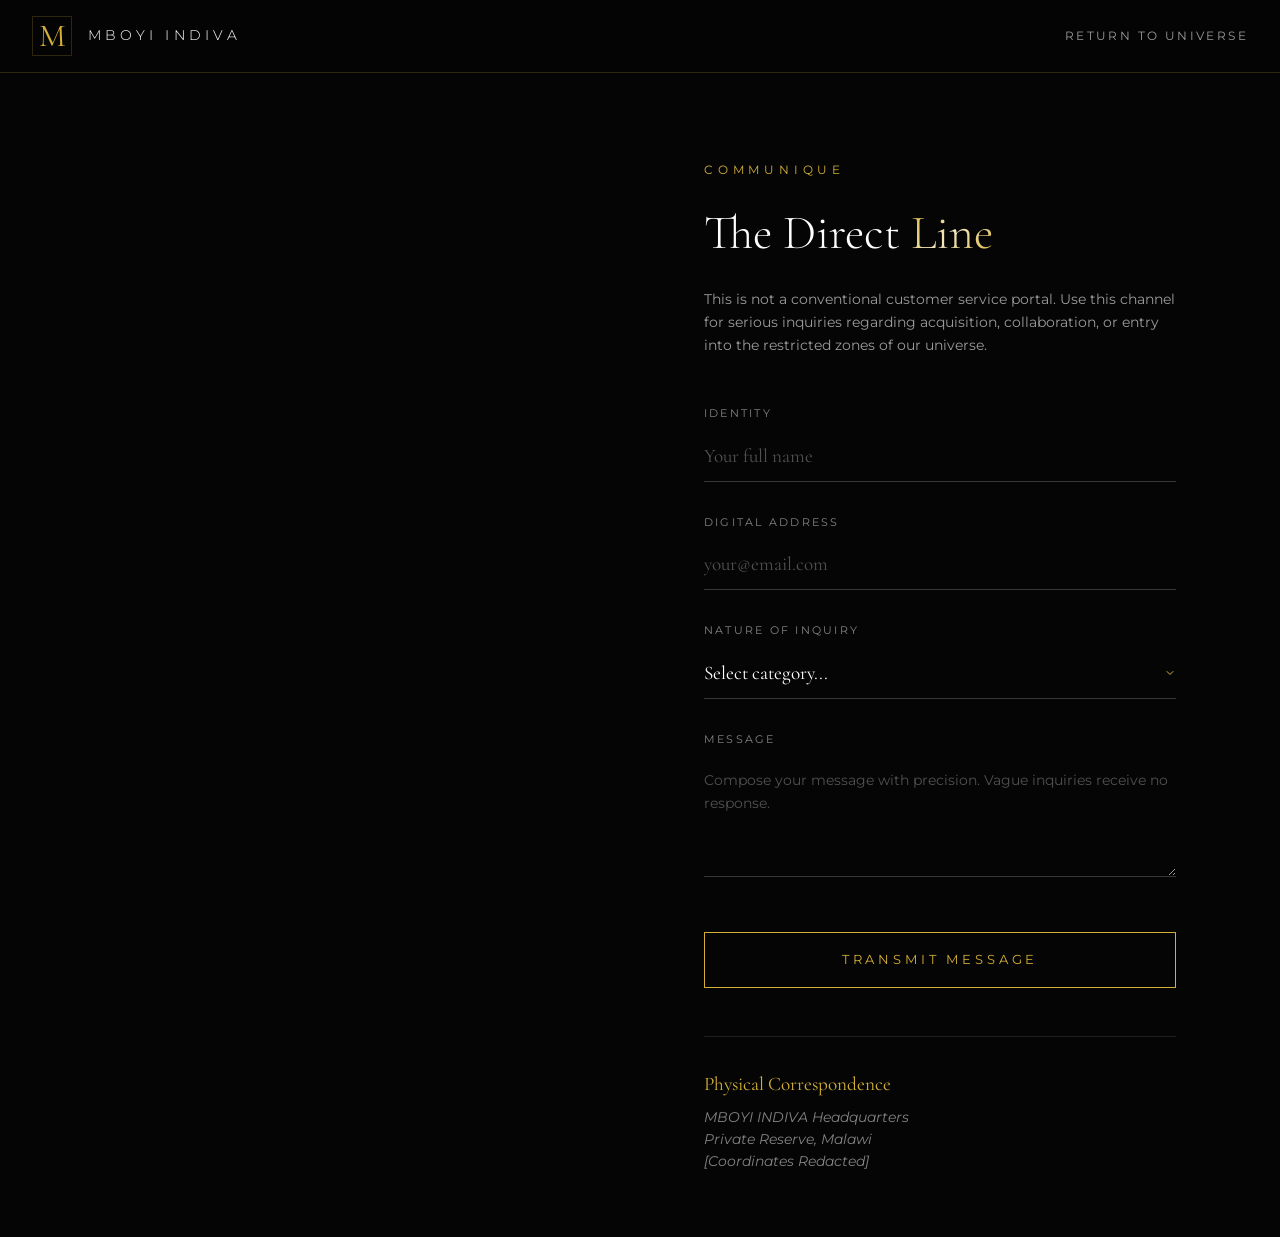
==== contact.html @ 22ade257 "Add files via upload" ====
<!DOCTYPE html>
<html lang="en">
<head>
    <meta charset="UTF-8">
    <meta name="viewport" content="width=device-width, initial-scale=1.0">
    <title>Direct Line | MBOYI INDIVA</title>
    <link rel="preconnect" href="https://fonts.googleapis.com">
    <link rel="preconnect" href="https://fonts.gstatic.com" crossorigin>
    <link href="https://fonts.googleapis.com/css2?family=Cormorant+Garamond:ital,wght@0,300;0,400;0,600;1,400&family=Montserrat:wght@200;300;400;500&display=swap" rel="stylesheet">
    <link rel="stylesheet" href="style.css">
    <style>
        .contact-container {
            min-height: 100vh;
            padding-top: 6rem;
            display: grid;
            grid-template-columns: 1fr 1fr;
        }
        
        .contact-visual {
            position: relative;
            background-image: url('https://images.unsplash.com/photo-1497366216548-37526070297c?w=1000&q=80&sat=-100');
            background-size: cover;
            background-position: center;
            min-height: 600px;
        }
        
        .contact-visual::after {
            content: '';
            position: absolute;
            inset: 0;
            background: linear-gradient(to right, transparent, #050505);
        }
        
        .contact-form-container {
            padding: 4rem;
            display: flex;
            flex-direction: column;
            justify-content: center;
            max-width: 600px;
        }
        
        .form-header {
            margin-bottom: 3rem;
        }
        
        .form-header h1 {
            font-family: 'Cormorant Garamond', serif;
            font-size: 3rem;
            font-weight: 300;
            margin-bottom: 1rem;
        }
        
        .form-header p {
            color: rgba(255, 255, 255, 0.6);
            font-size: 0.9rem;
            line-height: 1.6;
        }
        
        .form-group {
            margin-bottom: 2rem;
            position: relative;
        }
        
        .form-group label {
            display: block;
            font-size: 0.7rem;
            letter-spacing: 0.2em;
            text-transform: uppercase;
            color: rgba(255, 255, 255, 0.5);
            margin-bottom: 0.5rem;
            font-family: 'Montserrat', sans-serif;
        }
        
        .form-control {
            width: 100%;
            background: transparent;
            border: none;
            border-bottom: 1px solid rgba(255, 255, 255, 0.2);
            padding: 0.8rem 0;
            color: #fff;
            font-family: 'Cormorant Garamond', serif;
            font-size: 1.2rem;
            transition: border-color 0.3s ease;
            outline: none;
        }
        
        .form-control:focus {
            border-bottom-color: #D4AF37;
        }
        
        .form-control::placeholder {
            color: rgba(255, 255, 255, 0.3);
        }
        
        select.form-control {
            cursor: pointer;
            appearance: none;
            background-image: url("data:image/svg+xml,%3Csvg xmlns='http://www.w3.org/2000/svg' width='12' height='12' viewBox='0 0 24 24' fill='none' stroke='%23D4AF37' stroke-width='2' stroke-linecap='round' stroke-linejoin='round'%3E%3Cpath d='M6 9l6 6 6-6'/%3E%3C/svg%3E");
            background-repeat: no-repeat;
            background-position: right center;
            padding-right: 20px;
        }
        
        textarea.form-control {
            resize: vertical;
            min-height: 120px;
            font-family: 'Montserrat', sans-serif;
            font-size: 0.9rem;
            line-height: 1.6;
        }
        
        .submit-btn {
            width: 100%;
            padding: 1.2rem;
            background: transparent;
            border: 1px solid #D4AF37;
            color: #D4AF37;
            font-family: 'Montserrat', sans-serif;
            font-size: 0.8rem;
            letter-spacing: 0.3em;
            text-transform: uppercase;
            cursor: pointer;
            transition: all 0.4s ease;
            margin-top: 1rem;
            position: relative;
            overflow: hidden;
        }
        
        .submit-btn::before {
            content: '';
            position: absolute;
            top: 0;
            left: -100%;
            width: 100%;
            height: 100%;
            background: rgba(212, 175, 55, 0.1);
            transition: left 0.4s ease;
        }
        
        .submit-btn:hover::before {
            left: 0;
        }
        
        .submit-btn:hover {
            box-shadow: 0 0 20px rgba(212, 175, 55, 0.2);
        }
        
        .alt-contact {
            margin-top: 3rem;
            padding-top: 2rem;
            border-top: 1px solid rgba(255, 255, 255, 0.1);
        }
        
        .alt-contact h3 {
            font-family: 'Cormorant Garamond', serif;
            font-size: 1.2rem;
            color: #D4AF37;
            margin-bottom: 0.5rem;
            font-weight: 400;
        }
        
        .alt-contact p {
            color: rgba(255, 255, 255, 0.5);
            font-size: 0.85rem;
            font-style: italic;
        }
        
        @media (max-width: 968px) {
            .contact-container {
                grid-template-columns: 1fr;
            }
            .contact-visual {
                min-height: 300px;
            }
            .contact-form-container {
                padding: 2rem;
            }
        }
        
        .form-success {
            display: none;
            text-align: center;
            padding: 3rem 0;
        }
        
        .form-success.active {
            display: block;
        }
        
        .success-icon {
            font-size: 3rem;
            color: #D4AF37;
            margin-bottom: 1rem;
        }
    </style>
</head>
<body>

    <nav class="main-nav scrolled">
        <div class="nav-container">
            <a href="indiva.html" class="logo">
                <span class="logo-icon">M</span>
                <span class="logo-text">MBOYI INDIVA</span>
            </a>
            <div class="nav-links">
                <a href="indiva.html" class="nav-link">Return to Universe</a>
            </div>
        </div>
    </nav>

    <div class="contact-container">
        <div class="contact-visual"></div>
        
        <div class="contact-form-container">
            <div class="form-header">
                <span class="section-label">Communique</span>
                <h1>The Direct <span class="indiva-gold">Line</span></h1>
                <p>This is not a conventional customer service portal. Use this channel for serious inquiries regarding acquisition, collaboration, or entry into the restricted zones of our universe.</p>
            </div>

            <form id="contactForm" class="contact-form">
                <div class="form-group">
                    <label>Identity</label>
                    <input type="text" class="form-control" placeholder="Your full name" required>
                </div>

                <div class="form-group">
                    <label>Digital Address</label>
                    <input type="email" class="form-control" placeholder="your@email.com" required>
                </div>

                <div class="form-group">
                    <label>Nature of Inquiry</label>
                    <select class="form-control" required>
                        <option value="" disabled selected>Select category...</option>
                        <option value="acquisition">Product Acquisition</option>
                        <option value="concierge">Private Concierge Services</option>
                        <option value="collab">Strategic Collaboration</option>
                        <option value="mystery">Mystery Access Issues</option>
                        <option value="other">Other (Specify Below)</option>
                    </select>
                </div>

                <div class="form-group">
                    <label>Message</label>
                    <textarea class="form-control" placeholder="Compose your message with precision. Vague inquiries receive no response." required></textarea>
                </div>

                <button type="submit" class="submit-btn">Transmit Message</button>
            </form>

            <div class="form-success" id="formSuccess">
                <div class="success-icon">◈</div>
                <h2 style="font-family: 'Cormorant Garamond', serif; font-size: 2rem; margin-bottom: 1rem;">Transmission Received</h2>
                <p style="color: rgba(255,255,255,0.6);">Your communique has entered our system. We will observe it, consider it, and respond if merited. Time is relative in our universe.</p>
                <a href="indiva.html" style="display: inline-block; margin-top: 2rem; color: #D4AF37; text-decoration: none; font-size: 0.8rem; letter-spacing: 0.2em; text-transform: uppercase;">Return to Construct</a>
            </div>

            <div class="alt-contact">
                <h3>Physical Correspondence</h3>
                <p>MBOYI INDIVA Headquarters<br>
                Private Reserve, Malawi<br>
                [Coordinates Redacted]</p>
            </div>
        </div>
    </div>

    <script>
        document.getElementById('contactForm').addEventListener('submit', function(e) {
            e.preventDefault();
            
            // Simulate transmission delay for effect
            const btn = this.querySelector('.submit-btn');
            btn.textContent = 'Encrypting...';
            btn.style.opacity = '0.7';
            
            setTimeout(() => {
                this.style.display = 'none';
                document.getElementById('formSuccess').classList.add('active');
            }, 2000);
        });
    </script>

</body>
</html>
---- style.css ----
/* 
MBOYI INDIVA - Luxury Noir Stylesheet
Brand Philosophy: Controlled Power, Mystery, Duality
*/

:root {
    /* Core Brand Colors */
    --color-obsidian: #050505;
    --color-void: #0a0a0a;
    --color-surface: #111111;
    --color-surface-light: #1a1a1a;
    --color-charcoal: #2a2a2a;
    --gold: #D4AF37;

    /* Gold Palette - Metallic gradients */
    --color-gold-dark: #8B6914;
    --color-gold-base: #D4AF37;
    --color-gold-light: #F4E8C1;
    --color-gold-bright: #FFD700;

    /* Text Colors */
    --color-text: #ffffff;
    --color-text-muted: rgba(255, 255, 255, 0.6);
    --color-text-dim: rgba(255, 255, 255, 0.3);

    /* Effects */
    --border-subtle: rgba(212, 175, 55, 0.2);
    --glass-bg: rgba(17, 17, 17, 0.7);
    --shadow-gold: 0 0 30px rgba(212, 175, 55, 0.15);
    --shadow-elevated: 0 20px 40px -15px rgba(0, 0, 0, 0.8);

    /* Typography */
    --font-serif: 'Cormorant Garamond', serif;
    --font-sans: 'Montserrat', sans-serif;

    /* Spacing */
    --spacing-xs: 0.5rem;
    --spacing-sm: 1rem;
    --spacing-md: 2rem;
    --spacing-lg: 4rem;
    --spacing-xl: 6rem;
}

* {
    margin: 0;
    padding: 0;
    box-sizing: border-box;
}

html {
    scroll-behavior: smooth;
    background-color: var(--color-obsidian);
}

body {
    font-family: var(--font-sans);
    background-color: var(--color-obsidian);
    color: var(--color-text);
    line-height: 1.6;
    overflow-x: hidden;
    -webkit-font-smoothing: antialiased;
}

/* Typography Utilities */
.indiva-gold {
    background: linear-gradient(135deg, var(--color-gold-base) 0%, var(--color-gold-light) 50%, var(--color-gold-base) 100%);
    -webkit-background-clip: text;
    -webkit-text-fill-color: transparent;
    background-clip: text;
    position: relative;
}

/* Initial Curtain Overlay */
.curtain-overlay {
    position: fixed;
    top: 0;
    left: 0;
    width: 100%;
    height: 100%;
    background: var(--color-obsidian);
    z-index: 9999;
    display: flex;
    align-items: center;
    justify-content: center;
    transition: transform 1.2s cubic-bezier(0.77, 0, 0.175, 1);
}

.curtain-overlay.revealed {
    transform: translateY(-100%);
}

.curtain-content {
    text-align: center;
    animation: fadeIn 1s ease;
}

.logo-mark {
    font-family: var(--font-serif);
    font-size: 8rem;
    font-weight: 300;
    line-height: 1;
    background: linear-gradient(to bottom, var(--color-gold-light), var(--color-gold-dark));
    background-clip: text;
    -webkit-text-fill-color: transparent;
    margin-bottom: var(--spacing-sm);
}

.curtain-text {
    font-family: var(--font-serif);
    font-size: 0.9rem;
    letter-spacing: 0.5em;
    text-transform: uppercase;
    color: var(--color-text-muted);
    animation: pulse 2s infinite;
}

@keyframes pulse {

    0%,
    100% {
        opacity: 0.4;
    }

    50% {
        opacity: 1;
    }
}

/* Navigation */
.main-nav {
    position: fixed;
    top: 0;
    left: 0;
    width: 100%;
    z-index: 1000;
    padding: 1.5rem 0;
    transition: all 0.4s ease;
    border-bottom: 1px solid transparent;
}

.main-nav.scrolled {
    background: rgba(5, 5, 5, 0.95);
    -webkit-backdrop-filter: blur(20px);
    backdrop-filter: blur(20px);
    border-bottom: 1px solid var(--border-subtle);
    padding: 1rem 0;
}

.nav-container {
    max-width: 1400px;
    margin: 0 auto;
    padding: 0 var(--spacing-md);
    display: flex;
    justify-content: space-between;
    align-items: center;
}

.logo {
    display: flex;
    align-items: center;
    gap: var(--spacing-sm);
    text-decoration: none;
    color: var(--color-text);
}

.logo-icon {
    font-family: var(--font-serif);
    font-size: 2rem;
    font-weight: 400;
    width: 40px;
    height: 40px;
    display: flex;
    align-items: center;
    justify-content: center;
    border: 1px solid var(--border-subtle);
    color: var(--color-gold-base);
}

.logo-text {
    font-size: 0.85rem;
    letter-spacing: 0.3em;
    font-weight: 300;
}

.nav-links {
    display: flex;
    gap: 2.5rem;
    list-style: none;
}

.nav-link {
    color: var(--color-text-muted);
    text-decoration: none;
    font-size: 0.75rem;
    letter-spacing: 0.2em;
    text-transform: uppercase;
    transition: color 0.3s ease;
    position: relative;
}

.nav-link::after {
    content: '';
    position: absolute;
    bottom: -5px;
    left: 0;
    width: 0;
    height: 1px;
    background: var(--color-gold-base);
    transition: width 0.3s ease;
}

.nav-link:hover {
    color: var(--color-text);
}

.nav-link:hover::after {
    width: 100%;
}

.mystery-link {
    color: var(--color-gold-base);
    border: 1px solid var(--border-subtle);
    padding: 0.5rem 1rem;
}

.mystery-link:hover {
    background: rgba(212, 175, 55, 0.1);
}

.menu-toggle {
    display: none;
    flex-direction: column;
    gap: 6px;
    background: none;
    border: none;
    cursor: pointer;
    padding: 5px;
}

.menu-toggle span {
    width: 25px;
    height: 1px;
    background: var(--color-text);
    transition: all 0.3s ease;
}

/* Hero Section */
.hero {
    min-height: 100vh;
    display: flex;
    align-items: center;
    justify-content: center;
    position: relative;
    overflow: hidden;
    padding: var(--spacing-xl) var(--spacing-md);
}

.hero-bg {
    position: absolute;
    top: 0;
    left: 0;
    width: 100%;
    height: 100%;
    background:
        radial-gradient(circle at 20% 50%, rgba(212, 175, 55, 0.03) 0%, transparent 50%),
        radial-gradient(circle at 80% 80%, rgba(212, 175, 55, 0.02) 0%, transparent 40%);
}

.grain-overlay {
    position: absolute;
    top: 0;
    left: 0;
    width: 100%;
    height: 100%;
    opacity: 0.03;
    background-image: url("data:image/svg+xml,%3Csvg viewBox='0 0 200 200' xmlns='http://www.w3.org/2000/svg'%3E%3Cfilter id='noiseFilter'%3E%3CfeTurbulence type='fractalNoise' baseFrequency='0.9' numOctaves='3' stitchTiles='stitch'/%3E%3C/filter%3E%3Crect width='100%25' height='100%25' filter='url(%23noiseFilter)'/%3E%3C/svg%3E");
    pointer-events: none;
}

.light-leak {
    position: absolute;
    top: -50%;
    right: -10%;
    width: 600px;
    height: 600px;
    background: radial-gradient(circle, rgba(212, 175, 55, 0.08) 0%, transparent 70%);
    filter: blur(80px);
    pointer-events: none;
}

.hero-content {
    text-align: center;
    max-width: 900px;
    z-index: 2;
    position: relative;
}

.hero-subtitle {
    font-family: var(--font-serif);
    font-size: 0.9rem;
    letter-spacing: 0.5em;
    color: var(--color-gold-base);
    margin-bottom: var(--spacing-md);
    text-transform: uppercase;
}

.hero-title {
    font-family: var(--font-serif);
    font-size: clamp(4rem, 12vw, 8rem);
    line-height: 0.9;
    margin-bottom: var(--spacing-md);
    font-weight: 300;
    letter-spacing: -0.02em;
}

.title-line {
    display: block;
}

.hero-description {
    font-size: 1.1rem;
    color: var(--color-text-muted);
    max-width: 600px;
    margin: 0 auto var(--spacing-md);
    font-weight: 300;
    line-height: 1.8;
}

.hero-actions {
    display: flex;
    gap: var(--spacing-sm);
    justify-content: center;
    flex-wrap: wrap;
}

/* Buttons */
.btn-primary,
.btn-secondary,
.btn-order,
.btn-quick {
    padding: 1rem 2.5rem;
    font-family: var(--font-sans);
    font-size: 0.75rem;
    letter-spacing: 0.2em;
    text-transform: uppercase;
    cursor: pointer;
    transition: all 0.4s ease;
    border: none;
    text-decoration: none;
    display: inline-flex;
    align-items: center;
    gap: 0.5rem;
}

.btn-primary {
    background: linear-gradient(135deg, rgba(212, 175, 55, 0.1), rgba(212, 175, 55, 0.05));
    color: var(--color-gold-light);
    border: 1px solid var(--border-subtle);
    position: relative;
    overflow: hidden;
}

.btn-primary::before {
    content: '';
    position: absolute;
    top: 0;
    left: -100%;
    width: 100%;
    height: 100%;
    background: linear-gradient(90deg, transparent, rgba(212, 175, 55, 0.2), transparent);
    transition: left 0.5s ease;
}

.btn-primary:hover {
    box-shadow: var(--shadow-gold);
    transform: translateY(-2px);
}

.btn-primary:hover::before {
    left: 100%;
}

.btn-secondary {
    background: transparent;
    color: var(--color-text);
    border: 1px solid rgba(255, 255, 255, 0.2);
}

.btn-secondary:hover {
    border-color: var(--color-gold-base);
    color: var(--color-gold-base);
}

.btn-block {
    width: 100%;
    justify-content: center;
}

.scroll-indicator {
    position: absolute;
    bottom: 3rem;
    left: 50%;
    transform: translateX(-50%);
    display: flex;
    flex-direction: column;
    align-items: center;
    gap: 1rem;
    color: var(--color-text-muted);
    font-size: 0.7rem;
    letter-spacing: 0.3em;
    text-transform: uppercase;
}

.scroll-line {
    width: 1px;
    height: 60px;
    background: linear-gradient(to bottom, var(--color-gold-base), transparent);
    animation: scrollPulse 2s infinite;
}

@keyframes scrollPulse {

    0%,
    100% {
        opacity: 0;
        transform: scaleY(0.5);
    }

    50% {
        opacity: 1;
        transform: scaleY(1);
    }
}

/* Container */
.container {
    max-width: 1400px;
    margin: 0 auto;
    padding: 0 var(--spacing-md);
}

/* Section Headers */
.section-header {
    text-align: center;
    margin-bottom: var(--spacing-lg);
}

.section-label {
    display: block;
    font-size: 0.75rem;
    letter-spacing: 0.4em;
    text-transform: uppercase;
    color: var(--color-gold-base);
    margin-bottom: var(--spacing-sm);
}

.section-title {
    font-family: var(--font-serif);
    font-size: clamp(2.5rem, 5vw, 4rem);
    font-weight: 300;
    line-height: 1.1;
    margin-bottom: var(--spacing-sm);
}

.section-subtitle {
    color: var(--color-text-muted);
    font-size: 0.9rem;
}

/* Essence Section */
.essence {
    padding: var(--spacing-xl) 0;
    background: linear-gradient(to bottom, var(--color-obsidian), var(--color-void));
}

.essence-grid {
    display: grid;
    grid-template-columns: 1fr 1fr;
    gap: var(--spacing-lg);
    align-items: center;
}

.essence-paragraph {
    font-size: 1.2rem;
    line-height: 1.8;
    color: var(--color-text-muted);
    margin: var(--spacing-md) 0;
    font-weight: 300;
}

.philosophy-points {
    margin-top: var(--spacing-md);
    display: flex;
    flex-direction: column;
    gap: var(--spacing-sm);
}

.point {
    display: flex;
    align-items: center;
    gap: var(--spacing-md);
    padding: var(--spacing-sm) 0;
    border-bottom: 1px solid rgba(255, 255, 255, 0.05);
}

.point-number {
    font-family: var(--font-serif);
    font-size: 1.5rem;
    color: var(--color-gold-base);
    opacity: 0.5;
    min-width: 40px;
}

.point-text {
    font-size: 0.95rem;
    letter-spacing: 0.1em;
    text-transform: uppercase;
    color: var(--color-text);
}

.visual-frame {
    position: relative;
    aspect-ratio: 3/4;
    border: 1px solid var(--border-subtle);
    padding: 1rem;
}

.visual-image {
    width: 100%;
    height: 100%;
    background-size: cover;
    background-position: center;
    filter: grayscale(100%) contrast(1.1);
}

.visual-overlay {
    position: absolute;
    inset: 1rem;
    background: linear-gradient(to top, rgba(5, 5, 5, 0.8), transparent);
    pointer-events: none;
}

/* Fashion Section */
.fashion {
    padding: var(--spacing-xl) 0;
    background: var(--color-void);
}

.collection-tabs {
    display: flex;
    justify-content: center;
    gap: var(--spacing-md);
    margin-bottom: var(--spacing-lg);
}

.tab-btn {
    background: transparent;
    border: none;
    color: var(--color-text-muted);
    font-family: var(--font-sans);
    font-size: 0.8rem;
    letter-spacing: 0.2em;
    text-transform: uppercase;
    cursor: pointer;
    padding: 0.5rem 0;
    position: relative;
    transition: color 0.3s ease;
}

.tab-btn.active {
    color: var(--color-gold-base);
}

.tab-btn.active::after {
    content: '';
    position: absolute;
    bottom: 0;
    left: 0;
    width: 100%;
    height: 1px;
    background: var(--color-gold-base);
}

.collection-grid {
    display: grid;
    grid-template-columns: repeat(auto-fit, minmax(300px, 1fr));
    gap: var(--spacing-md);
}

.product-card {
    background: var(--color-surface);
    border: 1px solid rgba(255, 255, 255, 0.05);
    overflow: hidden;
    transition: transform 0.4s ease;
}

.product-card:hover {
    transform: translateY(-5px);
    border-color: var(--border-subtle);
}

.product-image {
    position: relative;
    aspect-ratio: 3/4;
    overflow: hidden;
}

.image-placeholder {
    width: 100%;
    height: 100%;
    background-size: cover;
    background-position: center;
    transition: transform 0.6s ease;
}

.product-card:hover .image-placeholder {
    transform: scale(1.05);
}

.product-overlay {
    position: absolute;
    inset: 0;
    background: rgba(0, 0, 0, 0.5);
    display: flex;
    align-items: center;
    justify-content: center;
    opacity: 0;
    transition: opacity 0.3s ease;
}

.product-card:hover .product-overlay {
    opacity: 1;
}

.btn-quick {
    background: var(--color-text);
    color: var(--color-obsidian);
    border: none;
    padding: 0.8rem 1.5rem;
}

.product-info {
    padding: var(--spacing-md);
}

.product-info h3 {
    font-family: var(--font-serif);
    font-size: 1.3rem;
    font-weight: 400;
    margin-bottom: 0.5rem;
}

.product-price {
    color: var(--color-gold-base);
    font-size: 0.9rem;
    letter-spacing: 0.1em;
}

/* Spirits Section */
.spirits {
    padding: var(--spacing-xl) 0;
    background: var(--color-obsidian);
    position: relative;
    overflow: hidden;
}

.spirits::before {
    content: '';
    position: absolute;
    top: 50%;
    left: -10%;
    width: 500px;
    height: 500px;
    background: radial-gradient(circle, rgba(212, 175, 55, 0.03), transparent 70%);
    filter: blur(50px);
}

.spirits-grid {
    display: grid;
    grid-template-columns: 1fr 1fr;
    gap: var(--spacing-lg);
    align-items: center;
}

.spirits-description {
    color: var(--color-text-muted);
    font-size: 1.1rem;
    line-height: 1.8;
    margin: var(--spacing-md) 0;
    font-weight: 300;
}

.drink-cards {
    display: flex;
    flex-direction: column;
    gap: var(--spacing-md);
    margin-top: var(--spacing-lg);
}

.drink-item {
    display: grid;
    grid-template-columns: 120px 1fr;
    gap: var(--spacing-md);
    padding: var(--spacing-md);
    background: rgba(17, 17, 17, 0.5);
    border: 1px solid rgba(255, 255, 255, 0.05);
    transition: all 0.3s ease;
}

.drink-item:hover {
    border-color: var(--border-subtle);
    background: rgba(212, 175, 55, 0.05);
}

.bottle-placeholder {
    width: 100px;
    height: 140px;
    border-radius: 4px;
    display: flex;
    align-items: center;
    justify-content: center;
    position: relative;
}

.bottle-placeholder.black {
    background: linear-gradient(135deg, #1a1a1a, #0a0a0a);
    border: 1px solid #333;
}

.bottle-placeholder.gold {
    background: linear-gradient(135deg, #D4AF37, #8B6914);
    border: 1px solid var(--color-gold-light);
}

.bottle-label {
    font-family: var(--font-serif);
    font-size: 2rem;
    color: var(--color-gold-base);
    font-weight: 300;
}

.bottle-placeholder.gold .bottle-label {
    color: var(--color-obsidian);
}

.drink-info h3 {
    font-family: var(--font-serif);
    font-size: 1.4rem;
    margin-bottom: 0.3rem;
    font-weight: 400;
}

.drink-notes {
    font-size: 0.8rem;
    color: var(--color-text-muted);
    margin-bottom: var(--spacing-sm);
    font-style: italic;
}

.drink-price {
    font-size: 1.2rem;
    color: var(--color-gold-base);
    margin-bottom: var(--spacing-sm);
    font-family: var(--font-serif);
}

.btn-order {
    background: transparent;
    border: 1px solid var(--border-subtle);
    color: var(--color-text);
    padding: 0.6rem 1.2rem;
    font-size: 0.7rem;
}

.btn-order:hover {
    background: var(--color-gold-base);
    color: var(--color-obsidian);
    border-color: var(--color-gold-base);
}

.ambience-image {
    width: 100%;
    height: 600px;
    background-size: cover;
    background-position: center;
    border-radius: 4px;
    opacity: 0.8;
    filter: contrast(1.2) brightness(0.8);
}

/* Stays Section */
.stays {
    padding: var(--spacing-xl) 0;
    background: var(--color-void);
}

.villa-card {
    display: grid;
    grid-template-columns: 1.2fr 1fr;
    background: var(--color-surface);
    border: 1px solid rgba(255, 255, 255, 0.05);
    overflow: hidden;
}

.villa-image {
    position: relative;
    min-height: 500px;
    background-size: cover;
    background-position: center;
}

.villa-overlay {
    position: absolute;
    inset: 0;
    background: linear-gradient(to right, transparent 50%, var(--color-surface));
}

.villa-content {
    padding: var(--spacing-lg);
    display: flex;
    flex-direction: column;
    justify-content: center;
}

.villa-content h3 {
    font-family: var(--font-serif);
    font-size: 2.5rem;
    margin-bottom: 0.5rem;
    font-weight: 300;
}

.villa-location {
    color: var(--color-gold-base);
    font-size: 0.9rem;
    letter-spacing: 0.2em;
    text-transform: uppercase;
    margin-bottom: var(--spacing-md);
}

.booking-details {
    display: flex;
    gap: var(--spacing-lg);
    margin: var(--spacing-md) 0;
    padding: var(--spacing-md) 0;
    border-top: 1px solid rgba(255, 255, 255, 0.1);
    border-bottom: 1px solid rgba(255, 255, 255, 0.1);
}

.detail {
    display: flex;
    flex-direction: column;
    gap: 0.3rem;
}

.detail-label {
    font-size: 0.75rem;
    color: var(--color-text-muted);
    text-transform: uppercase;
    letter-spacing: 0.1em;
}

.detail-value {
    font-size: 1rem;
    color: var(--color-text);
}

.villa-description {
    color: var(--color-text-muted);
    line-height: 1.8;
    margin-bottom: var(--spacing-md);
}

/* Transport Section */
.transport {
    padding: var(--spacing-xl) 0;
    background: var(--color-obsidian);
}

.transport-grid {
    display: grid;
    grid-template-columns: 1fr 1fr;
    gap: var(--spacing-lg);
    align-items: center;
}

.vehicle-showcase {
    position: relative;
    height: 600px;
}

.vehicle-image,
.vehicle-interior {
    position: absolute;
    border-radius: 4px;
    overflow: hidden;
    box-shadow: var(--shadow-elevated);
}

.vehicle-image {
    width: 80%;
    height: 70%;
    top: 0;
    left: 0;
    background-size: cover;
    background-position: center;
    z-index: 2;
}

.vehicle-interior {
    width: 60%;
    height: 50%;
    bottom: 0;
    right: 0;
    background-size: cover;
    background-position: center;
    border: 2px solid var(--color-surface);
    z-index: 3;
}

.service-list {
    margin: var(--spacing-lg) 0;
    display: flex;
    flex-direction: column;
    gap: var(--spacing-sm);
}

.service-item {
    border-bottom: 1px solid rgba(255, 255, 255, 0.1);
    padding-bottom: var(--spacing-sm);
}

.service-header {
    display: flex;
    justify-content: space-between;
    align-items: center;
    cursor: pointer;
    padding: var(--spacing-sm) 0;
}

.service-header h3 {
    font-family: var(--font-serif);
    font-size: 1.3rem;
    font-weight: 400;
}

.service-toggle {
    font-size: 1.5rem;
    color: var(--color-gold-base);
    transition: transform 0.3s ease;
}

.service-item.active .service-toggle {
    transform: rotate(45deg);
}

.service-body {
    max-height: 0;
    overflow: hidden;
    transition: max-height 0.3s ease;
    color: var(--color-text-muted);
    font-size: 0.9rem;
    line-height: 1.6;
}

.service-item.active .service-body {
    max-height: 100px;
    padding-bottom: var(--spacing-sm);
}

/* Studio Section */
.studio {
    padding: var(--spacing-xl) 0;
    background: var(--color-void);
    text-align: center;
}

.studio-card {
    max-width: 600px;
    margin: 0 auto;
    padding: var(--spacing-lg);
    background: rgba(17, 17, 17, 0.5);
    border: 1px solid var(--border-subtle);
    border-radius: 4px;
}

.studio-icon {
    font-size: 2rem;
    color: var(--color-gold-base);
    margin-bottom: var(--spacing-sm);
}

.studio-card h3 {
    font-family: var(--font-serif);
    font-size: 2rem;
    margin-bottom: var(--spacing-sm);
    font-weight: 300;
}

.studio-card p {
    color: var(--color-text-muted);
    margin-bottom: var(--spacing-md);
}

/* Mystery Access Section */
.mystery {
    padding: var(--spacing-xl) 0;
    background: linear-gradient(to bottom, var(--color-void), var(--color-obsidian));
    position: relative;
}

.mystery-container {
    max-width: 500px;
    margin: 0 auto;
    position: relative;
    min-height: 600px;
}

.lock-interface {
    background: rgba(10, 10, 10, 0.9);
    border: 1px solid var(--border-subtle);
    padding: var(--spacing-lg);
    text-align: center;
    border-radius: 8px;
    -webkit-backdrop-filter: blur(20px);
    backdrop-filter: blur(10px);
    box-shadow: var(--shadow-gold);
}

.lock-header {
    margin-bottom: var(--spacing-lg);
}

.lock-icon {
    font-size: 2rem;
    color: var(--color-gold-base);
    display: block;
    margin-bottom: var(--spacing-sm);
}

.lock-header h2 {
    font-family: var(--font-serif);
    font-size: 2rem;
    font-weight: 300;
    margin-bottom: 0.5rem;
}

.lock-header p {
    color: var(--color-text-muted);
    font-size: 0.9rem;
    letter-spacing: 0.2em;
    text-transform: uppercase;
}

.passcode-display {
    display: flex;
    justify-content: center;
    gap: var(--spacing-sm);
    margin-bottom: var(--spacing-md);
}

.digit-box {
    width: 50px;
    height: 60px;
    border: 1px solid rgba(255, 255, 255, 0.2);
    border-radius: 4px;
    display: flex;
    align-items: center;
    justify-content: center;
    font-size: 1.5rem;
    font-family: var(--font-serif);
    color: var(--color-gold-base);
    background: rgba(0, 0, 0, 0.5);
    transition: all 0.3s ease;
}

.digit-box.filled {
    border-color: var(--color-gold-base);
    box-shadow: 0 0 10px rgba(212, 175, 55, 0.3);
}

.digit-box.error {
    border-color: #ff4444;
    animation: shake 0.5s ease;
}

@keyframes shake {

    0%,
    100% {
        transform: translateX(0);
    }

    25% {
        transform: translateX(-10px);
    }

    75% {
        transform: translateX(10px);
    }
}

.passcode-hint {
    color: var(--color-text-muted);
    font-size: 0.8rem;
    margin-bottom: var(--spacing-md);
}

.keypad {
    display: grid;
    grid-template-columns: repeat(3, 1fr);
    gap: var(--spacing-sm);
    max-width: 250px;
    margin: 0 auto var(--spacing-md);
}

/* Custom keypad layout matching the brand image */
/*.keypad .key:nth-child(4) { grid-column: 2; } */
/* Move 5 to position 4 visually or adjust as needed */
/* Actually let's make it standard but styled luxury */

.key {
    aspect-ratio: 1;
    background: rgba(255, 255, 255, 0.05);
    border: 1px solid rgba(255, 255, 255, 0.1);
    color: var(--color-text);
    font-family: var(--font-serif);
    font-size: 1.2rem;
    cursor: pointer;
    transition: all 0.2s ease;
    border-radius: 4px;
}

.key:hover {
    background: rgba(212, 175, 55, 0.1);
    border-color: var(--color-gold-base);
    color: var(--color-gold-base);
}

.key:active {
    transform: scale(0.95);
}

.lock-status {
    height: 20px;
    color: var(--color-gold-base);
    font-size: 0.8rem;
    letter-spacing: 0.1em;
}

.unlocked-content {
    display: none;
    animation: fadeIn 0.6s ease;
}

.unlocked-content.active {
    display: block;
}

.secret-header {
    text-align: center;
    margin-bottom: var(--spacing-lg);
    padding: var(--spacing-lg);
    border-bottom: 1px solid var(--border-subtle);
}

.secret-header h2 {
    font-family: var(--font-serif);
    font-size: 2.5rem;
    margin-bottom: var(--spacing-sm);
}

.secret-grid {
    display: grid;
    grid-template-columns: repeat(auto-fit, minmax(250px, 1fr));
    gap: var(--spacing-md);
}

.secret-card {
    background: var(--color-surface);
    border: 1px solid rgba(255, 255, 255, 0.05);
    padding: var(--spacing-md);
    transition: all 0.3s ease;
}

.secret-card:hover {
    border-color: var(--border-subtle);
    transform: translateY(-3px);
    box-shadow: var(--shadow-gold);
}

.secret-card h3 {
    font-family: var(--font-serif);
    font-size: 1.5rem;
    margin-bottom: var(--spacing-sm);
    color: var(--color-gold-base);
}

.secret-card p {
    color: var(--color-text-muted);
    font-size: 0.9rem;
    margin-bottom: var(--spacing-md);
}

/* Footer */
.main-footer {
    padding: var(--spacing-xl) 0 var(--spacing-md);
    background: var(--color-obsidian);
    border-top: 1px solid rgba(255, 255, 255, 0.05);
}

.footer-grid {
    display: grid;
    grid-template-columns: 2fr 1fr;
    gap: var(--spacing-lg);
    margin-bottom: var(--spacing-lg);
}

.footer-brand .logo-mark {
    font-size: 4rem;
    margin-bottom: var(--spacing-sm);
}

.footer-text {
    color: var(--color-text-muted);
    font-size: 0.9rem;
    line-height: 1.8;
    max-width: 400px;
}

.footer-links {
    display: flex;
    gap: var(--spacing-lg);
}

.link-group {
    display: flex;
    flex-direction: column;
    gap: var(--spacing-sm);
}

.link-group h4 {
    font-family: var(--font-serif);
    font-size: 1rem;
    margin-bottom: var(--spacing-sm);
    color: var(--color-text);
    font-weight: 400;
}

.link-group a {
    color: var(--color-text-muted);
    text-decoration: none;
    font-size: 0.85rem;
    transition: color 0.3s ease;
}

.link-group a:hover {
    color: var(--color-gold-base);
}

.footer-bottom {
    display: flex;
    justify-content: space-between;
    align-items: center;
    padding-top: var(--spacing-md);
    border-top: 1px solid rgba(255, 255, 255, 0.05);
    font-size: 0.8rem;
    color: var(--color-text-muted);
}

.footer-tagline {
    font-family: var(--font-serif);
    font-style: italic;
    color: var(--color-gold-base);
    opacity: 0.6;
}

/* Reveal Animation Classes */
.reveal {
    opacity: 0;
    transform: translateY(30px);
    transition: all 0.8s cubic-bezier(0.5, 0, 0, 1);
}

.reveal.active {
    opacity: 1;
    transform: translateY(0);
}

/* Responsive */
@media (max-width: 968px) {
    .nav-links {
        display: none;
    }

    .menu-toggle {
        display: flex;
    }

    .essence-grid,
    .spirits-grid,
    .transport-grid {
        grid-template-columns: 1fr;
    }

    .villa-card {
        grid-template-columns: 1fr;
    }

    .villa-image {
        min-height: 300px;
    }

    .vehicle-showcase {
        height: 400px;
    }

    .footer-grid {
        grid-template-columns: 1fr;
    }
}

@media (max-width: 640px) {
    .hero-title {
        font-size: 3rem;
    }

    .collection-grid {
        grid-template-columns: 1fr;
    }

    .drink-item {
        grid-template-columns: 80px 1fr;
    }

    .bottle-placeholder {
        width: 70px;
        height: 100px;
    }

    .keypad {
        max-width: 200px;
    }

    .digit-box {
        width: 40px;
        height: 50px;
    }
}

/* Additional styles for Legal and Contact pages */
.back-link {
    display: inline-flex;
    align-items: center;
    gap: 0.5rem;
    color: #D4AF37;
    text-decoration: none;
    font-size: 0.8rem;
    letter-spacing: 0.2em;
    text-transform: uppercase;
    margin-top: 3rem;
    transition: opacity 0.3s ease;
}

.back-link:hover {
    opacity: 0.7;
}

.legal-content {
    max-width: 800px;
    margin: 0 auto;
    padding: 4rem 2rem;
}

.legal-section {
    margin-bottom: 3rem;
    padding-bottom: 3rem;
    border-bottom: 1px solid rgba(255, 255, 255, 0.05);
}

.legal-section h2 {
    font-family: 'Cormorant Garamond', serif;
    font-size: 1.8rem;
    color: #D4AF37;
    margin-bottom: 1.5rem;
    font-weight: 400;
}

.legal-section p,
.legal-section li {
    color: rgba(255, 255, 255, 0.7);
    line-height: 1.8;
    margin-bottom: 1rem;
    font-size: 0.95rem;
}

.effective-date {
    font-family: 'Cormorant Garamond', serif;
    font-style: italic;
    color: rgba(255, 255, 255, 0.5);
    margin-top: 1rem;
    font-size: 0.9rem;
}

.highlight-box {
    background: rgba(212, 175, 55, 0.05);
    border-left: 2px solid #D4AF37;
    padding: 1.5rem;
    margin: 2rem 0;
    font-style: italic;
    color: rgba(255, 255, 255, 0.8);
}

/* logo mark */
.logo-mark {
    width: 100px;
    /* set your desired size */
    height: 100px;
    background-image: url('Logo.jpeg');
    background-size: contain;
    background-repeat: no-repeat;
    background-position: center;
}

.logo-mark img {
    width: 100px;
    /* adjust as needed */
    height: auto;
}

/* scroll button */
.scroll-top-btn {
    position: fixed;
    bottom: 30px;
    right: 30px;
    width: 50px;
    height: 50px;
    border-radius: 50%;
    display: flex;
    align-items: center;
    justify-content: center;
    background-color: white;
    -webkit-backdrop-filter: blur(12px);
    backdrop-filter: blur(12px);
    cursor: pointer;
    opacity: 0;
    visibility: hidden;
    transform: translateY(20px);
    transition: all 0.4s ease;
    z-index: 999;
}

.scroll-top-btn.visible {
    opacity: 1;
    visibility: visible;
    transform: translateY(0);
}

.scroll-top-btn:hover {
    border-color: var( --gold);
    box-shadow: 0 5px 25px rgba(212, 175, 55, 0.3);
}

.scroll-top-btn i {
    font-size: 18px;
    color: black;
    transition: color 0.3s ease;
}

.scroll-top-btn:hover i {
    color: var( --gold);
}
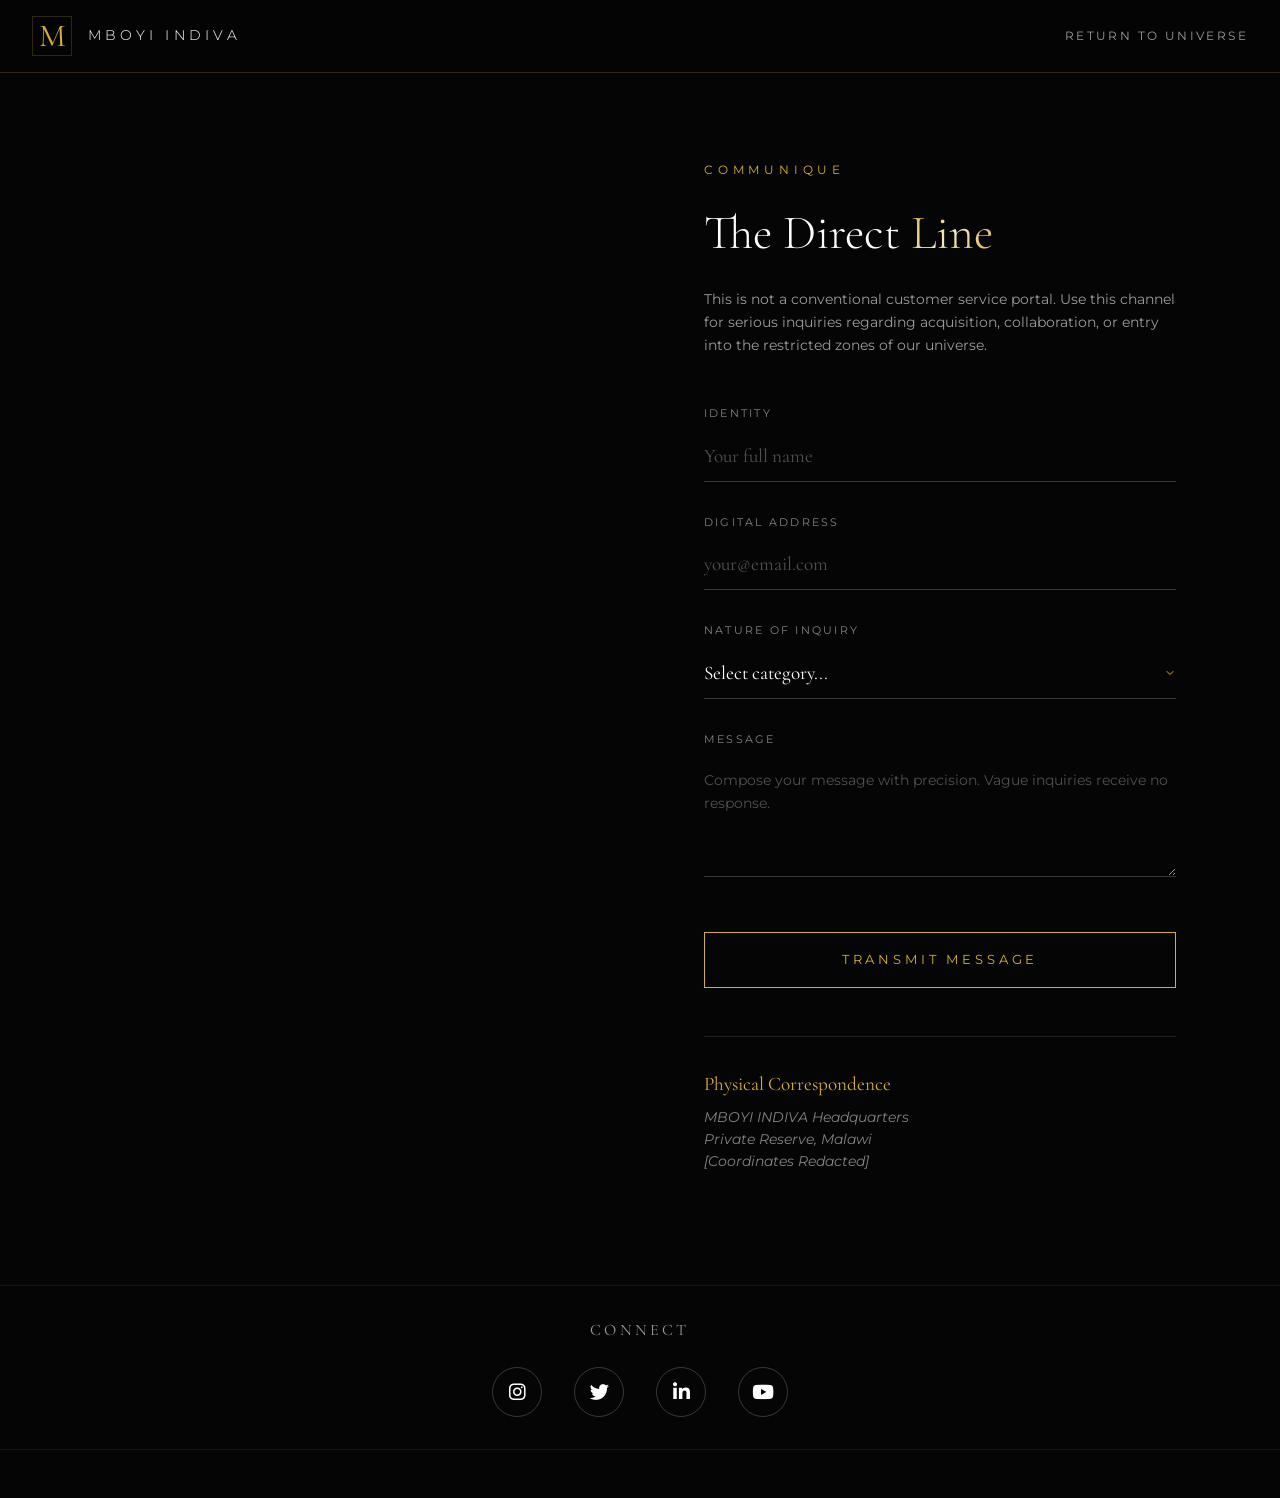
==== commit 6cdad786: "add all" ====
--- a/contact.html
+++ b/contact.html
@@ -8,202 +8,18 @@
     <link rel="preconnect" href="https://fonts.gstatic.com" crossorigin>
     <link href="https://fonts.googleapis.com/css2?family=Cormorant+Garamond:ital,wght@0,300;0,400;0,600;1,400&family=Montserrat:wght@200;300;400;500&display=swap" rel="stylesheet">
     <link rel="stylesheet" href="style.css">
-    <style>
-        .contact-container {
-            min-height: 100vh;
-            padding-top: 6rem;
-            display: grid;
-            grid-template-columns: 1fr 1fr;
-        }
-        
-        .contact-visual {
-            position: relative;
-            background-image: url('https://images.unsplash.com/photo-1497366216548-37526070297c?w=1000&q=80&sat=-100');
-            background-size: cover;
-            background-position: center;
-            min-height: 600px;
-        }
-        
-        .contact-visual::after {
-            content: '';
-            position: absolute;
-            inset: 0;
-            background: linear-gradient(to right, transparent, #050505);
-        }
-        
-        .contact-form-container {
-            padding: 4rem;
-            display: flex;
-            flex-direction: column;
-            justify-content: center;
-            max-width: 600px;
-        }
-        
-        .form-header {
-            margin-bottom: 3rem;
-        }
-        
-        .form-header h1 {
-            font-family: 'Cormorant Garamond', serif;
-            font-size: 3rem;
-            font-weight: 300;
-            margin-bottom: 1rem;
-        }
-        
-        .form-header p {
-            color: rgba(255, 255, 255, 0.6);
-            font-size: 0.9rem;
-            line-height: 1.6;
-        }
-        
-        .form-group {
-            margin-bottom: 2rem;
-            position: relative;
-        }
-        
-        .form-group label {
-            display: block;
-            font-size: 0.7rem;
-            letter-spacing: 0.2em;
-            text-transform: uppercase;
-            color: rgba(255, 255, 255, 0.5);
-            margin-bottom: 0.5rem;
-            font-family: 'Montserrat', sans-serif;
-        }
-        
-        .form-control {
-            width: 100%;
-            background: transparent;
-            border: none;
-            border-bottom: 1px solid rgba(255, 255, 255, 0.2);
-            padding: 0.8rem 0;
-            color: #fff;
-            font-family: 'Cormorant Garamond', serif;
-            font-size: 1.2rem;
-            transition: border-color 0.3s ease;
-            outline: none;
-        }
-        
-        .form-control:focus {
-            border-bottom-color: #D4AF37;
-        }
-        
-        .form-control::placeholder {
-            color: rgba(255, 255, 255, 0.3);
-        }
-        
-        select.form-control {
-            cursor: pointer;
-            appearance: none;
-            background-image: url("data:image/svg+xml,%3Csvg xmlns='http://www.w3.org/2000/svg' width='12' height='12' viewBox='0 0 24 24' fill='none' stroke='%23D4AF37' stroke-width='2' stroke-linecap='round' stroke-linejoin='round'%3E%3Cpath d='M6 9l6 6 6-6'/%3E%3C/svg%3E");
-            background-repeat: no-repeat;
-            background-position: right center;
-            padding-right: 20px;
-        }
-        
-        textarea.form-control {
-            resize: vertical;
-            min-height: 120px;
-            font-family: 'Montserrat', sans-serif;
-            font-size: 0.9rem;
-            line-height: 1.6;
-        }
-        
-        .submit-btn {
-            width: 100%;
-            padding: 1.2rem;
-            background: transparent;
-            border: 1px solid #D4AF37;
-            color: #D4AF37;
-            font-family: 'Montserrat', sans-serif;
-            font-size: 0.8rem;
-            letter-spacing: 0.3em;
-            text-transform: uppercase;
-            cursor: pointer;
-            transition: all 0.4s ease;
-            margin-top: 1rem;
-            position: relative;
-            overflow: hidden;
-        }
-        
-        .submit-btn::before {
-            content: '';
-            position: absolute;
-            top: 0;
-            left: -100%;
-            width: 100%;
-            height: 100%;
-            background: rgba(212, 175, 55, 0.1);
-            transition: left 0.4s ease;
-        }
-        
-        .submit-btn:hover::before {
-            left: 0;
-        }
-        
-        .submit-btn:hover {
-            box-shadow: 0 0 20px rgba(212, 175, 55, 0.2);
-        }
-        
-        .alt-contact {
-            margin-top: 3rem;
-            padding-top: 2rem;
-            border-top: 1px solid rgba(255, 255, 255, 0.1);
-        }
-        
-        .alt-contact h3 {
-            font-family: 'Cormorant Garamond', serif;
-            font-size: 1.2rem;
-            color: #D4AF37;
-            margin-bottom: 0.5rem;
-            font-weight: 400;
-        }
-        
-        .alt-contact p {
-            color: rgba(255, 255, 255, 0.5);
-            font-size: 0.85rem;
-            font-style: italic;
-        }
-        
-        @media (max-width: 968px) {
-            .contact-container {
-                grid-template-columns: 1fr;
-            }
-            .contact-visual {
-                min-height: 300px;
-            }
-            .contact-form-container {
-                padding: 2rem;
-            }
-        }
-        
-        .form-success {
-            display: none;
-            text-align: center;
-            padding: 3rem 0;
-        }
-        
-        .form-success.active {
-            display: block;
-        }
-        
-        .success-icon {
-            font-size: 3rem;
-            color: #D4AF37;
-            margin-bottom: 1rem;
-        }
-    </style>
+    <link rel="stylesheet" href="https://cdnjs.cloudflare.com/ajax/libs/font-awesome/6.4.0/css/all.min.css">
 </head>
 <body>
 
     <nav class="main-nav scrolled">
         <div class="nav-container">
-            <a href="indiva.html" class="logo">
+            <a href="index.html" class="logo">
                 <span class="logo-icon">M</span>
                 <span class="logo-text">MBOYI INDIVA</span>
             </a>
             <div class="nav-links">
-                <a href="indiva.html" class="nav-link">Return to Universe</a>
+                <a href="index.html" class="nav-link">Return to Universe</a>
             </div>
         </div>
     </nav>
@@ -253,7 +69,7 @@
                 <div class="success-icon">◈</div>
                 <h2 style="font-family: 'Cormorant Garamond', serif; font-size: 2rem; margin-bottom: 1rem;">Transmission Received</h2>
                 <p style="color: rgba(255,255,255,0.6);">Your communique has entered our system. We will observe it, consider it, and respond if merited. Time is relative in our universe.</p>
-                <a href="indiva.html" style="display: inline-block; margin-top: 2rem; color: #D4AF37; text-decoration: none; font-size: 0.8rem; letter-spacing: 0.2em; text-transform: uppercase;">Return to Construct</a>
+                <a href="index.html" style="display: inline-block; margin-top: 2rem; color: #D4AF37; text-decoration: none; font-size: 0.8rem; letter-spacing: 0.2em; text-transform: uppercase;">Return to Construct</a>
             </div>
 
             <div class="alt-contact">
@@ -264,6 +80,25 @@
             </div>
         </div>
     </div>
+
+                <!-- Social Media Section -->
+            <div class="footer-social">
+                <h4>Connect</h4>
+                <div class="social-icons">
+                    <a href="#" class="social-icon" aria-label="Instagram">
+                        <i class="fab fa-instagram"></i>
+                    </a>
+                    <a href="#" class="social-icon" aria-label="Twitter">
+                        <i class="fab fa-twitter"></i>
+                    </a>
+                    <a href="#" class="social-icon" aria-label="LinkedIn">
+                        <i class="fab fa-linkedin-in"></i>
+                    </a>
+                    <a href="#" class="social-icon" aria-label="YouTube">
+                        <i class="fab fa-youtube"></i>
+                    </a>
+                </div>
+            </div>
 
     <script>
         document.getElementById('contactForm').addEventListener('submit', function(e) {
--- a/style.css
+++ b/style.css
@@ -1468,4 +1468,557 @@
 
 .scroll-top-btn:hover i {
     color: var( --gold);
-}+}
+
+ /* contact css */
+.contact-container {
+            min-height: 100vh;
+            padding-top: 6rem;
+            display: grid;
+            grid-template-columns: 1fr 1fr;
+        }
+        
+        .contact-visual {
+            position: relative;
+            background-image: url('https://images.unsplash.com/photo-1497366216548-37526070297c?w=1000&q=80&sat=-100');
+            background-size: cover;
+            background-position: center;
+            min-height: 600px;
+        }
+        
+        .contact-visual::after {
+            content: '';
+            position: absolute;
+            inset: 0;
+            background: linear-gradient(to right, transparent, #050505);
+        }
+        
+        .contact-form-container {
+            padding: 4rem;
+            display: flex;
+            flex-direction: column;
+            justify-content: center;
+            max-width: 600px;
+        }
+        
+        .form-header {
+            margin-bottom: 3rem;
+        }
+        
+        .form-header h1 {
+            font-family: 'Cormorant Garamond', serif;
+            font-size: 3rem;
+            font-weight: 300;
+            margin-bottom: 1rem;
+        }
+        
+        .form-header p {
+            color: rgba(255, 255, 255, 0.6);
+            font-size: 0.9rem;
+            line-height: 1.6;
+        }
+        
+        .form-group {
+            margin-bottom: 2rem;
+            position: relative;
+        }
+        
+        .form-group label {
+            display: block;
+            font-size: 0.7rem;
+            letter-spacing: 0.2em;
+            text-transform: uppercase;
+            color: rgba(255, 255, 255, 0.5);
+            margin-bottom: 0.5rem;
+            font-family: 'Montserrat', sans-serif;
+        }
+        
+        .form-control {
+            width: 100%;
+            background: transparent;
+            border: none;
+            border-bottom: 1px solid rgba(255, 255, 255, 0.2);
+            padding: 0.8rem 0;
+            color: #fff;
+            font-family: 'Cormorant Garamond', serif;
+            font-size: 1.2rem;
+            transition: border-color 0.3s ease;
+            outline: none;
+        }
+        
+        .form-control:focus {
+            border-bottom-color: #D4AF37;
+        }
+        
+        .form-control::placeholder {
+            color: rgba(255, 255, 255, 0.3);
+        }
+        
+        select.form-control {
+            cursor: pointer;
+            appearance: none;
+            background-image: url("data:image/svg+xml,%3Csvg xmlns='http://www.w3.org/2000/svg' width='12' height='12' viewBox='0 0 24 24' fill='none' stroke='%23D4AF37' stroke-width='2' stroke-linecap='round' stroke-linejoin='round'%3E%3Cpath d='M6 9l6 6 6-6'/%3E%3C/svg%3E");
+            background-repeat: no-repeat;
+            background-position: right center;
+            padding-right: 20px;
+        }
+        
+        textarea.form-control {
+            resize: vertical;
+            min-height: 120px;
+            font-family: 'Montserrat', sans-serif;
+            font-size: 0.9rem;
+            line-height: 1.6;
+        }
+        
+        .submit-btn {
+            width: 100%;
+            padding: 1.2rem;
+            background: transparent;
+            border: 1px solid #D4AF37;
+            color: #D4AF37;
+            font-family: 'Montserrat', sans-serif;
+            font-size: 0.8rem;
+            letter-spacing: 0.3em;
+            text-transform: uppercase;
+            cursor: pointer;
+            transition: all 0.4s ease;
+            margin-top: 1rem;
+            position: relative;
+            overflow: hidden;
+        }
+        
+        .submit-btn::before {
+            content: '';
+            position: absolute;
+            top: 0;
+            left: -100%;
+            width: 100%;
+            height: 100%;
+            background: rgba(212, 175, 55, 0.1);
+            transition: left 0.4s ease;
+        }
+        
+        .submit-btn:hover::before {
+            left: 0;
+        }
+        
+        .submit-btn:hover {
+            box-shadow: 0 0 20px rgba(212, 175, 55, 0.2);
+        }
+        
+        .alt-contact {
+            margin-top: 3rem;
+            padding-top: 2rem;
+            border-top: 1px solid rgba(255, 255, 255, 0.1);
+        }
+        
+        .alt-contact h3 {
+            font-family: 'Cormorant Garamond', serif;
+            font-size: 1.2rem;
+            color: #D4AF37;
+            margin-bottom: 0.5rem;
+            font-weight: 400;
+        }
+        
+        .alt-contact p {
+            color: rgba(255, 255, 255, 0.5);
+            font-size: 0.85rem;
+            font-style: italic;
+        }
+        
+        @media (max-width: 968px) {
+            .contact-container {
+                grid-template-columns: 1fr;
+            }
+            .contact-visual {
+                min-height: 300px;
+            }
+            .contact-form-container {
+                padding: 2rem;
+            }
+        }
+        
+        .form-success {
+            display: none;
+            text-align: center;
+            padding: 3rem 0;
+        }
+        
+        .form-success.active {
+            display: block;
+        }
+        
+        .success-icon {
+            font-size: 3rem;
+            color: #D4AF37;
+            margin-bottom: 1rem;
+        }
+
+/* Mobile Menu Styles */
+.mobile-menu {
+    position: fixed;
+    top: 0;
+    left: 0;
+    width: 100%;
+    height: 100vh;
+    background: rgba(5, 5, 5, 0.98);
+    -webkit-backdrop-filter: blur(20px);
+    backdrop-filter: blur(20px);
+    z-index: 999;
+    display: flex;
+    align-items: center;
+    justify-content: center;
+    opacity: 0;
+    visibility: hidden;
+    transition: all 0.5s ease;
+}
+
+.mobile-menu.active {
+    opacity: 1;
+    visibility: visible;
+}
+
+.mobile-menu-content {
+    text-align: center;
+    display: flex;
+    flex-direction: column;
+    gap: 2rem;
+}
+
+.mobile-link {
+    color: var(--color-text);
+    text-decoration: none;
+    font-family: var(--font-serif);
+    font-size: 2rem;
+    font-weight: 300;
+    letter-spacing: 0.1em;
+    transition: color 0.3s ease;
+}
+
+.mobile-link:hover {
+    color: var(--color-gold-base);
+}
+
+.mobile-social {
+    display: flex;
+    justify-content: center;
+    gap: 2rem;
+    margin-top: 3rem;
+    padding-top: 2rem;
+    border-top: 1px solid rgba(255,255,255,0.1);
+}
+
+/* Hamburger Animation */
+.menu-toggle {
+    display: none;
+    flex-direction: column;
+    gap: 6px;
+    background: none;
+    border: none;
+    cursor: pointer;
+    padding: 10px;
+    z-index: 1001;
+    position: relative;
+}
+
+.menu-toggle span {
+    width: 25px;
+    height: 2px;
+    background: var(--color-text);
+    transition: all 0.3s ease;
+    display: block;
+}
+
+.menu-toggle.active span:nth-child(1) {
+    transform: rotate(45deg) translate(5px, 5px);
+}
+
+.menu-toggle.active span:nth-child(2) {
+    opacity: 0;
+}
+
+.menu-toggle.active span:nth-child(3) {
+    transform: rotate(-45deg) translate(7px, -6px);
+}
+
+@media (max-width: 968px) {
+    .menu-toggle {
+        display: flex;
+    }
+    
+    .nav-links {
+        display: none;
+    }
+}
+
+/* Social Media Icons in Footer */
+.footer-social {
+    text-align: center;
+    margin: 3rem 0;
+    padding: 2rem 0;
+    border-top: 1px solid rgba(255, 255, 255, 0.05);
+    border-bottom: 1px solid rgba(255, 255, 255, 0.05);
+}
+
+.footer-social h4 {
+    font-family: var(--font-serif);
+    font-size: 1rem;
+    color: var(--color-text-muted);
+    margin-bottom: 1.5rem;
+    letter-spacing: 0.2em;
+    text-transform: uppercase;
+    font-weight: 400;
+}
+
+.social-icons {
+    display: flex;
+    justify-content: center;
+    gap: 2rem;
+}
+
+.social-icon {
+    width: 50px;
+    height: 50px;
+    border: 1px solid rgba(255, 255, 255, 0.2);
+    border-radius: 50%;
+    display: flex;
+    align-items: center;
+    justify-content: center;
+    color: var(--color-text);
+    font-size: 1.2rem;
+    text-decoration: none;
+    transition: all 0.4s ease;
+}
+
+.social-icon:hover {
+    border-color: var(--color-gold-base);
+    color: var(--color-gold-base);
+    transform: translateY(-3px);
+    box-shadow: 0 0 20px rgba(212, 175, 55, 0.2);
+}
+
+/* Fixed Scroll to Top Button */
+.scroll-top-btn {
+    position: fixed;
+    bottom: 30px;
+    right: 30px;
+    width: 50px;
+    height: 50px;
+    border-radius: 50%;
+    background: rgba(17, 17, 17, 0.9);
+    border: 1px solid var(--border-subtle);
+    -webkit-backdrop-filter: blur(12px);
+    backdrop-filter: blur(12px);
+    cursor: pointer;
+    opacity: 0;
+    visibility: hidden;
+    transform: translateY(20px);
+    transition: all 0.4s ease;
+    z-index: 999;
+    display: flex;
+    align-items: center;
+    justify-content: center;
+}
+
+.scroll-top-btn.visible {
+    opacity: 1;
+    visibility: visible;
+    transform: translateY(0);
+}
+
+.scroll-top-btn:hover {
+    border-color: var(--color-gold-base);
+    box-shadow: 0 5px 25px rgba(212, 175, 55, 0.3);
+    transform: translateY(-3px);
+}
+
+.scroll-top-btn i {
+    font-size: 18px;
+    color: var(--color-gold-base);
+    transition: color 0.3s ease;
+}
+
+/* Keypad Fixes */
+.key-clear, .key-enter {
+    font-size: 0.9rem;
+    letter-spacing: 0;
+}
+
+.key-enter {
+    background: rgba(212, 175, 55, 0.1) !important;
+    color: var(--color-gold-base) !important;
+}
+
+
+/** privacy code **/
+   .privacy-grid {
+            max-width: 1000px;
+            margin: 0 auto;
+            padding: 4rem 2rem;
+            display: grid;
+            grid-template-columns: 1fr 2fr;
+            gap: 4rem;
+        }
+        
+        .privacy-nav {
+            position: sticky;
+            top: 100px;
+            height: fit-content;
+        }
+        
+        .privacy-nav h3 {
+            font-family: 'Cormorant Garamond', serif;
+            color: #D4AF37;
+            font-size: 1.2rem;
+            margin-bottom: 1.5rem;
+            font-weight: 400;
+            border-bottom: 1px solid rgba(212, 175, 55, 0.2);
+            padding-bottom: 0.5rem;
+        }
+        
+        .privacy-nav ul {
+            list-style: none;
+        }
+        
+        .privacy-nav li {
+            margin-bottom: 0.8rem;
+        }
+        
+        .privacy-nav a {
+            color: rgba(255, 255, 255, 0.5);
+            text-decoration: none;
+            font-size: 0.85rem;
+            transition: color 0.3s ease;
+        }
+        
+        .privacy-nav a:hover {
+            color: #D4AF37;
+        }
+        
+        .privacy-content h2 {
+            font-family: 'Cormorant Garamond', serif;
+            font-size: 2rem;
+            color: #fff;
+            margin-bottom: 1.5rem;
+            font-weight: 400;
+            margin-top: 3rem;
+        }
+        
+        .privacy-content h2:first-child {
+            margin-top: 0;
+        }
+        
+        .privacy-content p {
+            color: rgba(255, 255, 255, 0.7);
+            line-height: 1.8;
+            margin-bottom: 1.5rem;
+            font-size: 0.95rem;
+        }
+        
+        .highlight-box {
+            background: rgba(212, 175, 55, 0.05);
+            border-left: 2px solid #D4AF37;
+            padding: 1.5rem;
+            margin: 2rem 0;
+            font-style: italic;
+            color: rgba(255, 255, 255, 0.8);
+        }
+        
+        @media (max-width: 768px) {
+            .privacy-grid {
+                grid-template-columns: 1fr;
+            }
+            .privacy-nav {
+                position: relative;
+                top: 0;
+            }
+        }
+
+
+        /* terms css */
+            .legal-hero {
+            min-height: 50vh;
+            display: flex;
+            align-items: center;
+            justify-content: center;
+            text-align: center;
+            padding: 8rem 2rem 4rem;
+            background: linear-gradient(to bottom, rgba(212, 175, 55, 0.03), transparent);
+            border-bottom: 1px solid rgba(212, 175, 55, 0.1);
+        }
+        
+        .legal-content {
+            max-width: 800px;
+            margin: 0 auto;
+            padding: 4rem 2rem;
+        }
+        
+        .legal-section {
+            margin-bottom: 3rem;
+            padding-bottom: 3rem;
+            border-bottom: 1px solid rgba(255, 255, 255, 0.05);
+        }
+        
+        .legal-section:last-child {
+            border-bottom: none;
+        }
+        
+        .legal-section h2 {
+            font-family: 'Cormorant Garamond', serif;
+            font-size: 1.8rem;
+            color: #D4AF37;
+            margin-bottom: 1.5rem;
+            font-weight: 400;
+        }
+        
+        .legal-section p, .legal-section li {
+            color: rgba(255, 255, 255, 0.7);
+            line-height: 1.8;
+            margin-bottom: 1rem;
+            font-size: 0.95rem;
+        }
+        
+        .legal-section ul {
+            list-style: none;
+            padding-left: 0;
+        }
+        
+        .legal-section li {
+            position: relative;
+            padding-left: 1.5rem;
+            margin-bottom: 0.8rem;
+        }
+        
+        .legal-section li::before {
+            content: '—';
+            position: absolute;
+            left: 0;
+            color: #D4AF37;
+        }
+        
+        .effective-date {
+            font-family: 'Cormorant Garamond', serif;
+            font-style: italic;
+            color: rgba(255, 255, 255, 0.5);
+            text-align: center;
+            margin-top: 2rem;
+            font-size: 0.9rem;
+        }
+        
+        .back-link {
+            display: inline-flex;
+            align-items: center;
+            gap: 0.5rem;
+            color: #D4AF37;
+            text-decoration: none;
+            font-size: 0.8rem;
+            letter-spacing: 0.2em;
+            text-transform: uppercase;
+            margin-top: 3rem;
+            transition: opacity 0.3s ease;
+        }
+        
+        .back-link:hover {
+            opacity: 0.7;
+        }
